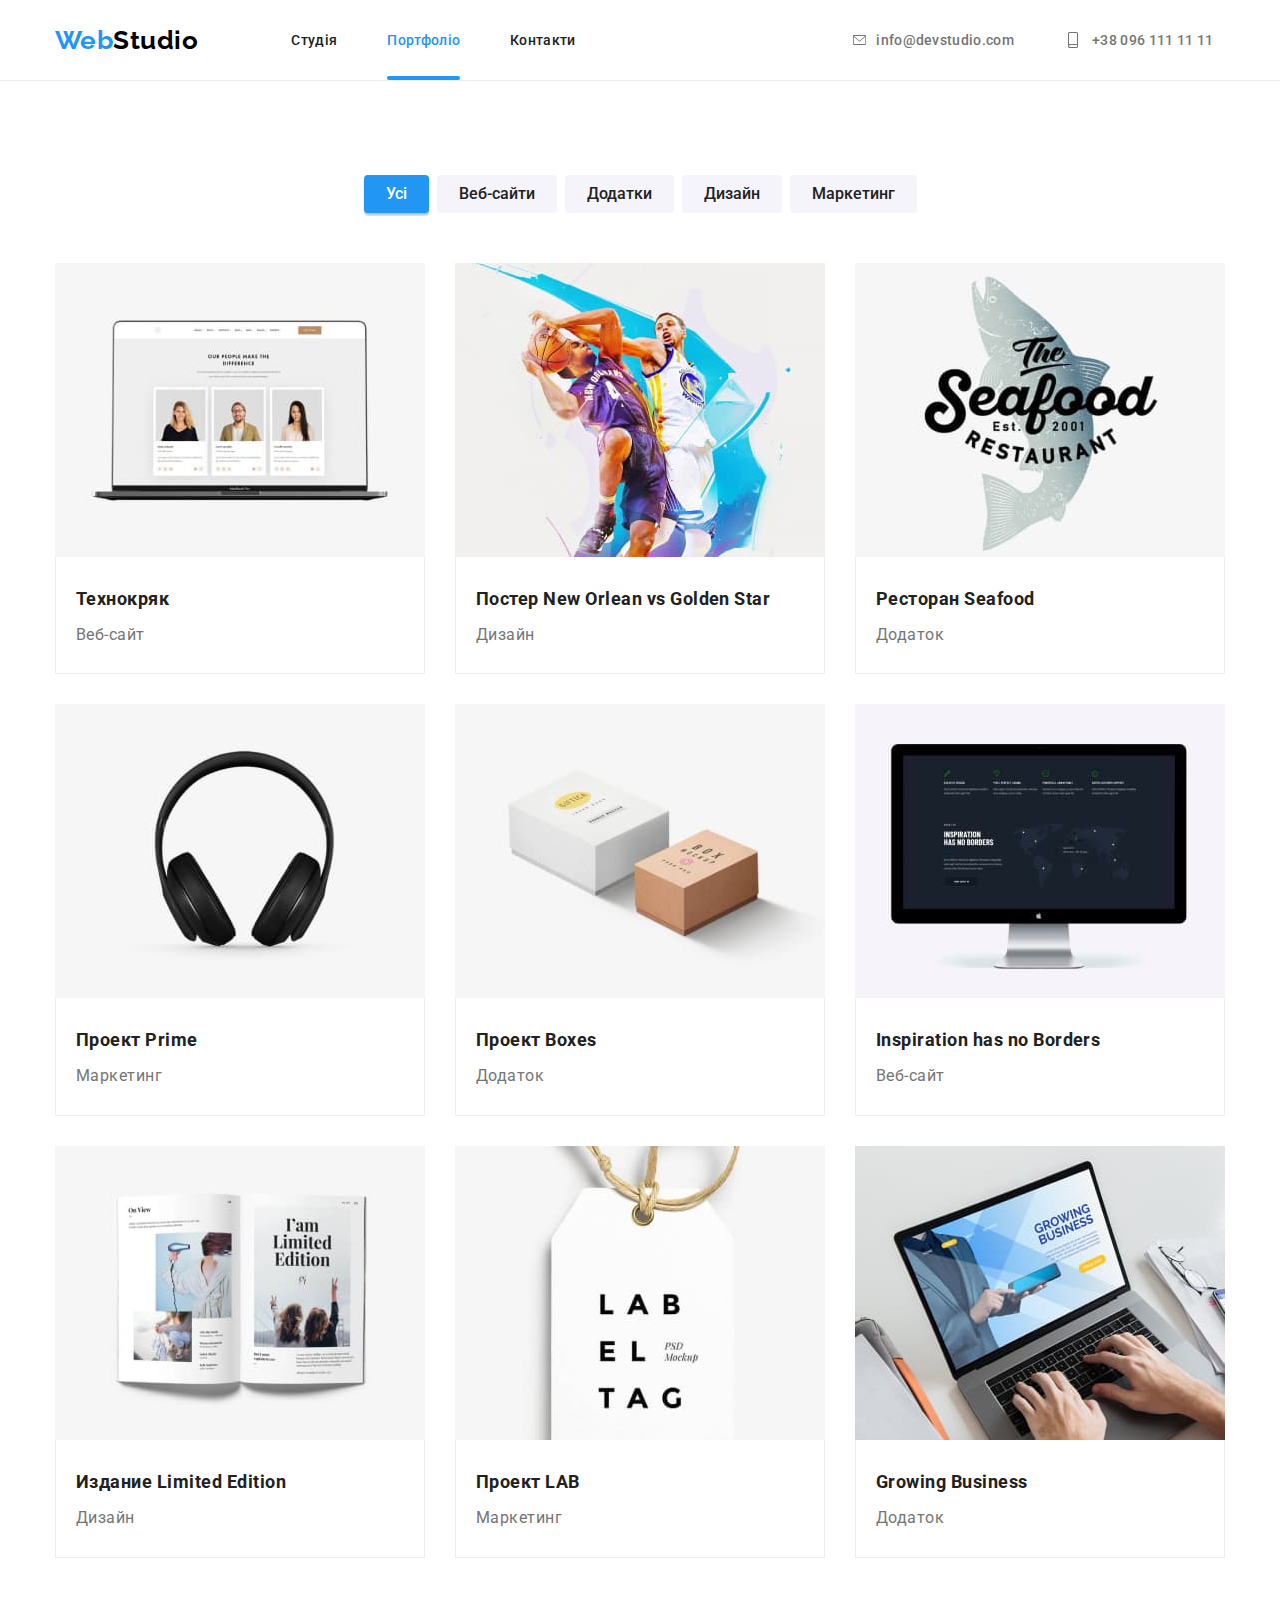
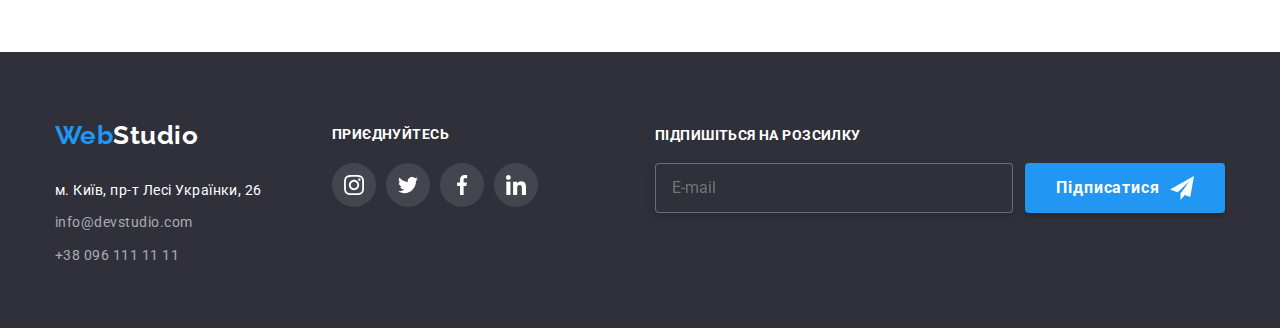
==== portfolio.html @ 17b12d62 "scss" ====
<!DOCTYPE html>
<html lang="ru">
  <head>
    <meta charset="UTF-8" />
    <meta http-equiv="X-UA-Compatible" content="IE=edge" />
    <meta name="viewport" content="width=device-width, initial-scale=1.0" />
    <title>portfolio</title>
    <link rel="preconnect" href="https://fonts.googleapis.com" />
    <link rel="preconnect" href="https://fonts.gstatic.com" crossorigin />
    <link
      href="https://fonts.googleapis.com/css2?family=Raleway:wght@700&family=Roboto:wght@400;500;700;900&display=swap"
      rel="stylesheet"
    />
    <link
      rel="stylesheet"
      href="https://cdnjs.cloudflare.com/ajax/libs/modern-normalize/1.1.0/modern-normalize.min.css"
    />
    
    <link rel="stylesheet" href="./css/main.min.css"/>
    
  </head>

  <body>
    <header class="header">
     <div class="container">
        <nav class="header-nav">
          <a class="logo" href="">
            <span class="accent-logo">Web</span>Studio</a
          >

          <ul class="site-nav">
            <li class="header-item">
              <a class="link-studio" href="./index.html">Студія</a>
            </li>
            <li class="header-item">
              <a class="link-studio current" href="./portfolio.html">Портфоліо</a>
            </li>
            <li class="header-item">
              <a class="link-studio" href="">Контакти</a>
            </li>
          </ul>
        </nav>
        <ul class="adres">
          <div class="contacts">
            <li class="contact">
              <a class="adres-link link-contact" href="info@devstudio.com">
              <svg class="contact-icon" width="18" height="18">
                <use href="./images/icons.svg#icon-envelope"></use>
              </svg>info@devstudio.com</a>
            </li>
            <li class="contact">
              <a class="adres-link link-contact" href="+38 096 111 11 11">
              <svg class="contact-icon" width="18" height="16">
                <use  href="./images/icons.svg#icon-smartphone"></use>
              </svg>+38 096 111 11 11</a>
            </li>
          </div>
        </ul>
      </div>
    </header>
    <main>
      <!-- меню кнопок-->
      <section class="section">
        <div class="container">
          <ul class="menu-button">
            <li class="btn">
              <button class="button-tap active" type="button">Усі</button>
            </li>
            <li class="btn">
              <button class="button-tap" type="button">Веб-сайти</button>
            </li>
            <li class="btn">
              <button class="button-tap" type="button">Додатки</button>
            </li>
            <li class="btn">
              <button class="button-tap" type="button">Дизайн</button>
            </li>
            <li class="btn">
              <button class="button-tap" type="button">Маркетинг</button>
            </li>
          </ul>

          <!--меню зображень -->

          <ul class="menu-picture">
            <li class="element">
              <a class="shadow">
                <div class="element-thumb">
                  <img src="./images/8.jpg" alt="компютер" width="370" />
                 <div class="overlay">
                    <p>Ресурс пропонує комплексні пропозиції з різним рівнем функціоналу та сервісів. Все це дозволить відвідувачу отримати вичерпні відомості про компанію чи приватну особу.</p>
                 </div>
                </div>
                
                <div class="name-picture">
                  <h3 class="subject">Технокряк</h3>
                  <p class="text-subject">Веб-сайт</p>
                </div>
              </a>
            </li>
            <li class="element">
               <a class="shadow">
                <div class="element-thumb">
                  <img src="./images/9.jpg" alt="бейсболіст" width="370" />
                  <div class="overlay">
                    <p>Ресурс пропонує комплексні пропозиції з різним рівнем функціоналу та сервісів. Все це дозволить відвідувачу отримати вичерпні відомості про компанію чи приватну особу.</p>
                  </div>
                </div>
                 
                  <div class="name-picture">
                   <h3 class="subject">Постер New Orlean vs Golden Star</h3>
                   <p class="text-subject">Дизайн</p>
                  </div>
               </a>
            </li>
            <li class="element">
              <a class="shadow">
                <div class="element-thumb">
                 <img src="./images/10.jpg" alt="морська риба" width="370" />
                 <div class="overlay">
                    <p>Ресурс пропонує комплексні пропозиції з різним рівнем функціоналу та сервісів. Все це дозволить відвідувачу отримати вичерпні відомості про компанію чи приватну особу.</p>
                  </div>
                </div>
                 
                <div class="name-picture">
                  <h3 class="subject">Ресторан Seafood</h3>
                  <p class="text-subject">Додаток</p>
                </div>
              </a>
            </li>
            <li class="element">
              <a class="shadow">

                <div class="element-thumb">
                 <img src="./images/11.jpg" alt="навушники" width="370" />
                  <div class="overlay">
                    <p>Ресурс пропонує комплексні пропозиції з різним рівнем функціоналу та сервісів. Все це дозволить відвідувачу отримати вичерпні відомості про компанію чи приватну особу.</p>
                  </div>
                </div>
                 
                <div class="name-picture">
                 <h3 class="subject">Проект Prime</h3>
                 <p class="text-subject">Маркетинг</p>
                </div>
              </a>
            </li>
            <li class="element">
              <a class="shadow">
                <div class="element-thumb">
                 <img src="./images/12.jpg" alt="дві коробки" width="370" />
                 <div class="overlay">
                    <p>Ресурс пропонує комплексні пропозиції з різним рівнем функціоналу та сервісів. Все це дозволить відвідувачу отримати вичерпні відомості про компанію чи приватну особу.</p>
                  </div>
                </div>
                 
                <div class="name-picture">
                 <h3 class="subject">Проект Boxes</h3>
                <p class="text-subject">Додаток</p>
                </div>
              </a>
            </li>
            <li class="element">
              <a class="shadow">
                <div class="element-thumb">
                 <img src="./images/13.jpg" alt="монітор" width="370" />
                  <div class="overlay">
                    <p>Ресурс пропонує комплексні пропозиції з різним рівнем функціоналу та сервісів. Все це дозволить відвідувачу отримати вичерпні відомості про компанію чи приватну особу.</p>
                  </div>
                </div>
                 
                <div class="name-picture">
                 <h3 class="subject">Inspiration has no Borders</h3>
                 <p class="text-subject">Веб-сайт</p>
                </div>
              </a>
            </li>
            <li class="element">
              <a class="shadow">
                <div class="element-thumb">
                  <img src="./images/14.jpg" alt="книга" width="370" />
                  <div class="overlay">
                    <p>Ресурс пропонує комплексні пропозиції з різним рівнем функціоналу та сервісів. Все це дозволить відвідувачу отримати вичерпні відомості про компанію чи приватну особу.</p>
                  </div>
                </div>
                 
                <div class="name-picture">
                 <h3 class="subject">Издание Limited Edition</h3>
                 <p class="text-subject">Дизайн</p>
                </div>
              </a>
            </li>
            <li class="element">
              <a class="shadow">
                <div class="element-thumb">
                  <img src="./images/15.jpg" alt="бірка" width="370" />
                 <div class="overlay">
                    <p>Ресурс пропонує комплексні пропозиції з різним рівнем функціоналу та сервісів. Все це дозволить відвідувачу отримати вичерпні відомості про компанію чи приватну особу.</p>
                  </div>
                </div>
                 
                <div class="name-picture">
                 <h3 class="subject">Проект LAB</h3>
                 <p class="text-subject">Маркетинг</p>
                </div>
              </a>
            </li>
            <li class="element">
              <a class="shadow">
                <div class="element-thumb">
                  <img src="./images/16.jpg" alt="ноутбук" width="370" />
                  <div class="overlay">
                    <p>Ресурс пропонує комплексні пропозиції з різним рівнем функціоналу та сервісів. Все це дозволить відвідувачу отримати вичерпні відомості про компанію чи приватну особу.</p>
                  </div>
                </div>
                
                <div class="name-picture">
                 <h3 class="subject">Growing Business</h3>
                 <p class="text-subject">Додаток</p>
                </div>
              </a>
            </li>
          </ul>
        </div>
      </section>

      <footer class="footer">
        <div class="container">
          <div class="footer-logo">
          <a class="logo-footer" href="">
            <span class="accent-logo">Web</span>Studio</a
          >
            <address>
            <ul class="address">
              <li class="streat">
                <a class="address-map link" href=""
                  >м. Київ, пр-т Лесі Українки, 26</a
                >
              </li>
              
              <li class="streat">
                <a class="address link" href="">info@devstudio.com</a>
              </li>

              <li class="streat">
                <a class="address link" href="">+38 096 111 11 11</a>
              </li>
            </ul>
          </address>
        </div>
    <div class="join">
            <h3 class="join-title">приєднуйтесь</h3>
              <ul class="footer-soc-list list">
                <li class="footer-soc-item">
                  <a href="" class="footer-soc-link link">
                  <svg class="footer-soc-icon" width="20" height="20">
                    <use href="./images/icons.svg#icon-instagram-2"></use>
                  </svg>
                  </a>
                </li>
                <li class="footer-soc-item">
                  <a href="" class="footer-soc-link link">
                  <svg class="footer-soc-icon" width="20" height="20">
                    <use href="./images/icons.svg#icon-twitter-1"></use>
                  </svg>
                  </a>
                </li>
                <li class="footer-soc-item">
                  <a href="" class="footer-soc-link link">
                  <svg class="footer-soc-icon" width="20" height="20">
                    <use href="./images/icons.svg#icon-facebook-1"></use>
                  </svg>
                  </a>
                </li>
                <li class="footer-soc-item">
                  <a href="" class="footer-soc-link link">
                  <svg class="footer-soc-icon" width="20" height="20">
                    <use href="./images/icons.svg#icon-linkedin-1"></use>
                  </svg>
                  </a>
                </li>
                </a>
              </ul>
            </div>
            <div class="footer-form">
           <p class="footer-form-title">Підпишіться на розсилку</p>
           <form class="footer-form-flex">
             <input type="email" class="footer-form-input"  placeholder="E-mail" required name="user_email"/>
             <button type="submit" class="footer-form-sumbit"><span>Підписатися</span>
                <svg class="footer-form-icon" width="24" height="24">
                  <use href="./images/icons.svg#icon-icon-send"></use>
                </svg>
             </button>
           </form>
        </div> 
        </div>
      </footer>
    </main>
  </body>
</html>
---- css/main.min.css ----
:root{--primary-text-color: #757575;--title-text-color: #212121;--accent-color: #2196f3;--primary-white-color: #ffffff;--card-set-gap: 30px}p,h1,h2,h3,h4,h5,h6{margin:0}a{text-decoration:none}ul{list-style:none}ul{margin:0;padding-left:0}img{display:block;max-width:100%;height:auto}body{background-color:var(--primary-white-color);color:var(--primary-text-color);font-family:Roboto,sans-serif;letter-spacing:.03em}.container{max-width:1200px;padding-left:15px;padding-right:15px;margin:0 auto}.section{padding:94px 0px}.logo{color:#000;font-family:Raleway;font-weight:700;font-size:26px;line-height:1.19;padding-top:25px;padding-bottom:24px;margin-right:93px}.site-nav{display:flex;letter-spacing:.02em}.site-nav .link:hover,.site-nav .link:focus{color:var(--accent-color)}.link-studio::after{content:"";position:absolute;left:0;bottom:-7px;display:block;width:100%;height:4px;background-color:#2196f3;border-radius:2px;transform:scaleX(0);transition:transform 250ms cubic-bezier(0.4, 0, 0.2, 1)}.link-studio{position:relative;color:var(--title-text-color);font-weight:500;font-size:14px;line-height:1.1;padding-left:0px;padding-bottom:25px;transition:color 250ms cubic-bezier(0.4, 0, 0.2, 1)}.link-studio.current{color:#2196f3}.link-studio.current::after{transform:scaleX(1)}.link-studio:hover:after{transform:scaleX(1)}.link-studio:hover,.link-studio:focus{color:#2196f3}.adres{display:flex;margin-left:auto;align-items:center;color:#757575;letter-spacing:.02em}.link-contact{fill:currentColor;color:#757575;position:relative}.link-contact::after{content:"";position:absolute;left:0;bottom:0;transform:scaleX(0);transition:transform 250ms cubic-bezier(0.4, 0, 0.2, 1)}.link-contact:hover:after{transform:scaleX(1)}.link-contact:hover,.link-contact:focus{color:#2196f3}.adres-link{display:flex;align-items:center;width:161px;height:16px;transition:color 250ms cubic-bezier(0.4, 0, 0.2, 1)}.contact:not(:last-child){margin-right:50px}.contact-icon{margin-right:10px}.contacts{display:flex;font-weight:500;font-size:14px}.header-nav{display:flex;align-items:center}.header .container{display:flex;align-items:center}.accent-logo{color:var(--accent-color)}.header-item:not(:last-child){margin-right:50px}.backdrop{position:fixed;width:100%;height:100%;left:0px;top:0px;background:rgba(0,0,0,.2)}.backdrop.is-hidden{opacity:0;pointer-events:none}.modal{position:absolute;top:50%;left:50%;transform:translate(-50%, -50%);width:528px;padding-left:41px;padding-top:40px;padding-right:39px;background:#fff;box-shadow:0px 1px 3px rgba(0,0,0,.12),0px 1px 1px rgba(0,0,0,.14),0px 2px 1px rgba(0,0,0,.2);border-radius:4px}.close{position:absolute;right:0px;top:0px;margin:8px 8px;padding-left:6px;padding-top:6px;padding-right:6px;background:#fff;border:1px solid rgba(0,0,0,.1);border-radius:20px;list-style:none;cursor:pointer}.modal-form-title{font-family:"Roboto";font-style:normal;font-weight:700;font-size:20px;line-height:23px;text-align:center;letter-spacing:.03em;margin-bottom:12px;color:#212121}.modal-form{display:flex;flex-direction:column}.modal-form-field{margin-bottom:10px}.modal-form-field-desc{display:block;font-family:"Roboto";font-style:normal;font-weight:400;font-size:12px;line-height:14px;margin-bottom:4px;letter-spacing:.01em;color:#757575}.modal-form-input{outline:none;width:100%;height:40px;padding-left:42px;font-size:12px;border:1px solid rgba(33,33,33,.2);border-radius:4px;transition:border-color 250ms cubic-bezier(0.4, 0, 0.2, 1)}.modal-form-input-wrapper{position:relative;display:block}.modal-form-input:focus{border:1px solid #2196f3;border-radius:4px}.modal-form-input-icon{position:absolute;top:50%;left:12px;transform:translateY(-50%);transition:fill 250ms cubic-bezier(0.4, 0, 0.2, 1)}.modal-form-input:focus+.modal-form-input-icon{fill:#2196f3}.modal-form-message{width:100%;height:120px;left:576px;top:518px;padding:16px 12px;font-size:12px;border:1px solid rgba(33,33,33,.2);border-radius:4px;resize:none;transition:border 250ms cubic-bezier(0.4, 0, 0.2, 1)}.modal-form-message::placeholder{font-family:"Roboto";font-style:normal;font-weight:400;font-size:12px;line-height:14px;letter-spacing:.01em;color:rgba(117,117,117,.5)}.modal-form-message:focus{outline:none;border:1px solid #2196f3;border-radius:4px}.modal-form-check{position:absolute;appearance:none}.modal-form-own-checbox{width:16px;height:15px;border:2px solid #212121;border-radius:2px;cursor:pointer;margin-right:7px}.modal-form-own-checbox-icon{display:none;fill:#fff;margin-left:54px}.modal-form-check:checked+.modal-form-own-checbox{background-color:#188ce8;border:#188ce8}.modal-form-check:checked+.modal-form-own-checbox .modal-form-own-checbox-icon{display:block}.modal-form-check:focus+.modal-form-own-checbox{box-shadow:0 0 0 2px rgba(0,0,235,.5)}.modal-form-check-field{display:flex;align-items:center;margin-bottom:30px;margin-left:12px;font-family:"Roboto";font-style:normal;font-weight:400;font-size:14px;line-height:24px;letter-spacing:.03em;color:#757575}.form-text{font-family:"Roboto";font-style:normal;font-weight:400;font-size:14px;line-height:24px;letter-spacing:.03em;text-decoration-line:underline;color:#2196f3}.form-text:hover{text-decoration-line:none}.modal-form-sumbit{display:block;min-width:200px;height:50px;margin-left:auto;margin-right:auto;border:inherit;margin-bottom:40px;background-color:#2196f3;box-shadow:0px 4px 4px rgba(0,0,0,.15);border-radius:4px;color:var(--primary-white-color);font-weight:700;font-size:16px;line-height:1.8;letter-spacing:.06em;font-family:Roboto,sans-serif;cursor:pointer;transition:background-color 250ms cubic-bezier(0.4, 0, 0.2, 1),box-shadow 0px 4px 4px rgba(0,0,0,.15)}.modal-form-sumbit:hover,.modal-form-sumbit:focus{background-color:#188ce8;color:#fff}.modal-close:hover,.modal-close:focus{background:#fff}.modal-close:hover .icon-close,.modal-close:focus .icon-close{fill:#2196f3}.hero{background:#2f303a;background-image:linear-gradient(rgba(47, 48, 58, 0.4), rgba(47, 48, 58, 0.4)),url(../images/hero-bg.jpg);background-size:cover;background-position:center;background-repeat:no-repeat;padding-top:200px;padding-bottom:200px;max-width:1600px;margin:0 auto}.hero-title{display:block;text-align:center;max-width:696px;text-transform:uppercase;color:var(--primary-white-color);font-weight:900;font-size:44px;line-height:1.4;margin-left:auto;margin-right:auto;margin-bottom:30px}.button{display:block;min-width:200px;height:50px;margin-left:auto;margin-right:auto;border:inherit;border-radius:4px;background:var(--accent-color);color:var(--primary-white-color);font-weight:700;font-size:16px;line-height:1.8;letter-spacing:.06em;font-family:Roboto,sans-serif;cursor:pointer;transition:background-color 250ms cubic-bezier(0.4, 0, 0.2, 1)}.button:hover,.button:focus{background-color:#188ce8;color:#fff}.basic-list{display:flex;flex-wrap:wrap;margin-left:calc "-1 * var(--card-set-gap)";margin-top:calc "-1 * var(--card-set-gap)"}.basic-list>.basic-item{flex-basis:calc(25% - var(--card-set-gap));margin-left:var(--card-set-gap);margin-top:var(--card-set-gap)}.basic-item{max-width:270px;border-radius:4px}.basic-icon{display:flex;height:120px;align-items:center;justify-content:center;margin-bottom:30px;background-color:#f5f4fa}.basic-title{font-weight:700;font-size:14px;line-height:1.1;color:var(--title-text-color);text-transform:uppercase;margin-bottom:10px}.text{font-weight:400;font-size:14px;line-height:1.7}.our-work{display:flex;flex-wrap:wrap;margin-left:calc "-1 * var(--card-set-gap)";margin-top:calc "-1 * var(--card-set-gap)"}.our-work>.works{flex-basis:calc(33.3333333333% - var(--card-set-gap));margin-left:var(--card-set-gap);margin-top:var(--card-set-gap)}.work-section-pading{padding-bottom:94px}.work-title{display:block;text-align:center;font-weight:700;font-size:36px;line-height:1.2;color:var(--title-text-color);margin-bottom:50px}.works-thumb{position:relative;overflow:hidden}.works-thumb:hover::before{opacity:1}.works-text{position:absolute;width:100%;left:0;bottom:0;padding-top:27px;padding-bottom:27px;text-align:center;font-family:"Roboto";font-style:normal;font-weight:700;font-size:14px;line-height:16px;letter-spacing:.03em;text-transform:uppercase;background:rgba(47,48,58,.8);color:#fff}.team{display:flex;flex-wrap:wrap;background-color:#f5f4fa;margin-left:calc "-1 * var(--card-set-gap)";margin-top:calc "-1 * var(--card-set-gap)"}.team>.team-list{flex-basis:calc(25% - var(--card-set-gap));margin-left:var(--card-set-gap);margin-top:var(--card-set-gap)}.team-list{display:block;max-width:100%;height:auto;background-color:#fff;border-radius:3px;box-shadow:0px 1px 3px rgba(0,0,0,.12),0px 1px 1px rgba(0,0,0,.14),0px 2px 1px rgba(0,0,0,.2)}.team-title{display:block;text-align:center;font-weight:700;font-size:36px;line-height:1.7;color:var(--title-text-color);margin-bottom:50px}.caption{display:block;text-align:center;font-weight:500;font-size:16px;line-height:1.2;color:var(--title-text-color);margin-bottom:10px}.caption-title{display:block;text-align:center;font-weight:400;font-size:16px;line-height:1.2}.name{padding-top:30px;padding-bottom:30px}.caption-soc-list{display:flex;justify-content:center;margin-top:16px}.caption-soc-item{width:44px;height:44px;margin-left:10px}.caption-soc-item:first-child{margin-left:0px}.caption-soc-link{display:flex;align-items:center;justify-content:center;width:100%;height:100%;border-radius:50%;transition:background-color 250ms cubic-bezier(0.4, 0, 0.2, 1)}.caption-soc-icon{position:absolute;fill:#afb1b8;transition:fill 250ms cubic-bezier(0.4, 0, 0.2, 1)}.caption-soc-link:hover,.caption-soc-link:focus{background:#2196f3}.caption-soc-link:hover .caption-soc-icon,.caption-soc-link:focus .caption-soc-icon{fill:#fff}.client{display:block;text-align:center;font-weight:700;font-size:36px;line-height:1.7;color:var(--title-text-color);margin-bottom:50px}.regular-customers-list{display:flex;margin-left:calc(-1*var(--card-set-gap));margin-top:calc(-1*var(--card-set-gap))}.regular-customers-list>.regular-customers-item{flex-basis:calc(16.6666666667% - var(--card-set-gap));margin-left:var(--card-set-gap);margin-top:var(--card-set-gap)}.regular-customers-icon{position:absolute;fill:#afb1b8;transition:fill 250ms cubic-bezier(0.4, 0, 0.2, 1)}.regular-customers-link{display:flex;border-radius:4px;height:92px;border:1px solid #afb1b8;align-content:stretch;justify-content:space-evenly;align-items:center;transition:border 250ms cubic-bezier(0.4, 0, 0.2, 1)}.regular-customers-link:hover .regular-customers-icon,.regular-customers-link:focus .regular-customers-icon{fill:#2196f3}.regular-customers-link:hover,.regular-customers-link:focus{border:1px solid #2196f3}.footer{background:#2f303a;padding-top:60px;padding-bottom:60px}.logo-footer{display:block;font-family:Raleway;font-weight:700;font-size:26px;line-height:1.8;color:var(--primary-white-color);margin-bottom:20px}.footer .container{display:flex}.footer-soc-list{display:flex;justify-content:center}.footer-soc-item{width:44px;height:44px;background:rgba(255,255,255,.1);border-radius:50%;margin-right:10px}.footer-soc-item:last-child{margin-right:0}.footer-soc-link{display:flex;align-items:center;justify-content:center;width:100%;height:100%;border-radius:50%;transition:color 250ms cubic-bezier(0.4, 0, 0.2, 1)}.footer-soc-icon{position:absolute;fill:#fff}.footer-soc-link:hover,.footer-soc-link:focus{background:#2196f3}.footer-soc-link:hover .footer-soc-icon,.footer-soc-link:focus .footer-soc-icon{fill:#fff}.footer-form{display:flex;flex-direction:column;align-items:flex-start;margin-top:15px;margin-left:auto}.footer-form-title{margin-bottom:20px;font-family:"Roboto";font-style:normal;font-weight:700;font-size:14px;line-height:16px;letter-spacing:.03em;text-transform:uppercase;color:#fff}.footer-form-input{width:358px;height:50px;left:766px;top:2776px;padding:16px;margin-right:12px;box-sizing:border-box;border:1px solid rgba(255,255,255,.3);filter:drop-shadow(0px 4px 4px rgba(0, 0, 0, 0.15));border-radius:4px;background:#2f303a;color:#fff;outline:none}.footer-form-sumbit{display:flex;align-items:center;justify-content:center;gap:10px;width:200px;height:50px;border:inherit;background:var(--accent-color);color:var(--primary-white-color);box-shadow:0px 4px 4px rgba(0,0,0,.15);border-radius:4px;font-family:"Roboto";font-style:normal;font-weight:700;font-size:16px;line-height:1.14;letter-spacing:.06em;margin-bottom:20px;color:#fff;cursor:pointer;transition:background-color 250ms cubic-bezier(0.4, 0, 0.2, 1)}.footer-form-sumbit:hover,.footer-form-sumbit:focus{background-color:#188ce8;color:#fff}.footer-form-icon{display:flex;align-items:center;justify-content:center;bottom:2px;left:160px}.footer-form-flex{display:flex}.address .link:hover{color:var(--accent-color)}.address{color:rgba(255,255,255,.6);font-weight:400;font-size:14px;line-height:1.7;font-style:normal;transition:color 250ms cubic-bezier(0.4, 0, 0.2, 1)}.address .link{position:relative}.streat:not(:last-child){margin-bottom:9px}.address-map{color:var(--primary-white-color);transition:color 250ms cubic-bezier(0.4, 0, 0.2, 1)}.join{display:block;margin-left:70px;margin-top:15px}.join-title{margin-bottom:20px;font-family:"Roboto";font-style:normal;font-weight:700;font-size:14px;line-height:1.14;letter-spacing:.03em;text-transform:uppercase;color:#fff}.header{border-bottom:1px solid #ececec}.menu-button{display:flex;justify-content:center;margin-bottom:50px}.btn:not(:last-child){margin-right:8px}.button-tap{position:relative;width:100%;height:100%;font-weight:500;font-size:16px;line-height:1.6;font-family:Roboto,sans-serif;padding:6px 22px;color:var(--title-text-color);border-radius:4px;border:inherit;background-color:#f5f4fa;cursor:pointer;transition:background-color 250ms cubic-bezier(0.4, 0, 0.2, 1),color 250ms cubic-bezier(0.4, 0, 0.2, 1),box-shadow 250ms cubic-bezier(0.4, 0, 0.2, 1)}.button-tap:hover,.button-tap:focus{background:#2196f3;color:#fff;box-shadow:0px 3px 1px rgba(0,0,0,.1),0px 1px 2px rgba(0,0,0,.08),0px 2px 2px rgba(0,0,0,.12)}.button-tap.active{background:#2196f3;color:#fff;box-shadow:0px 3px 1px rgba(0,0,0,.1),0px 1px 2px rgba(0,0,0,.08),0px 2px 2px rgba(0,0,0,.12)}.menu-picture{display:flex;flex-wrap:wrap;margin-left:calc(-1*var(--card-set-gap));margin-top:calc(-1*var(--card-set-gap))}.menu-picture>.element{flex-basis:calc(33.3333333333% - var(--card-set-gap));margin-left:var(--card-set-gap);margin-top:var(--card-set-gap)}.name-picture{padding:24px 20px;border-right-width:1px;border-right-style:solid;border-right-color:#eee;border-bottom-width:1px;border-bottom-style:solid;border-bottom-color:#eee;border-left-width:1px;border-left-style:solid;border-left-color:#eee}.text-subject{margin-top:4px;font-weight:400;font-size:16px;line-height:1.8}.subject{color:var(--title-text-color);font-weight:700;font-size:18px;line-height:2}.shadow:hover,.shadow:focus{background-color:#fff;box-shadow:0px 1px 1px rgba(0,0,0,.12),0px 4px 4px rgba(0,0,0,.06),1px 4px 6px rgba(0,0,0,.16)}.shadow{display:block;margin:auto}.shadow{position:relative;width:100%;height:100%;margin-left:auto;margin-right:auto;overflow:hidden;transition:box-shadow 250ms cubic-bezier(0.4, 0, 0.2, 1)}.shadow:hover .overlay,.shadow:focus .overlay{transform:translateY(0)}.overlay{position:absolute;top:0;left:0;width:100%;height:100%;display:flex;padding-left:24px;padding-right:24px;align-items:center;font-family:"Roboto";font-style:normal;font-weight:400;font-size:18px;line-height:28px;letter-spacing:.03em;color:#fff;background:rgba(33,150,243,.9);transform:translateY(100%);transition:transform 250ms cubic-bezier(0.4, 0, 0.2, 1)}.element-thumb{overflow:hidden;position:relative}/*# sourceMappingURL=main.min.css.map */
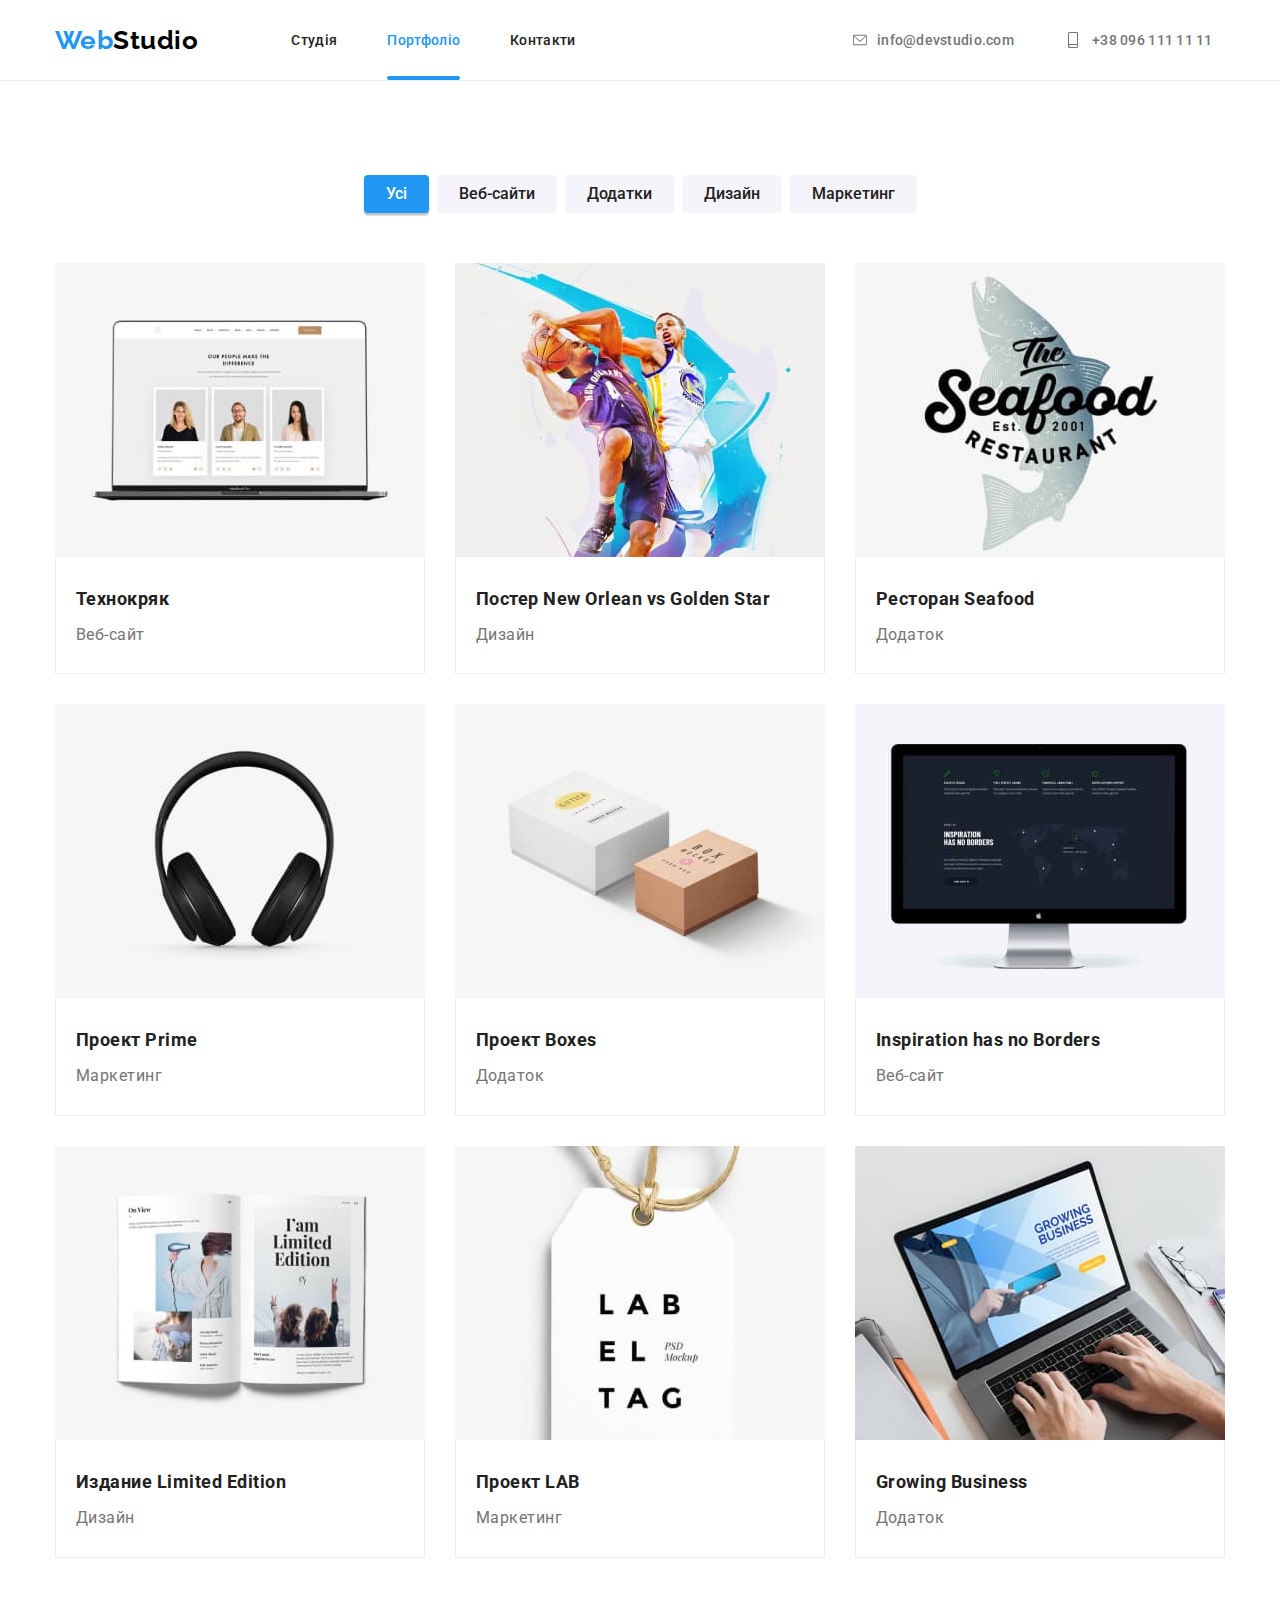
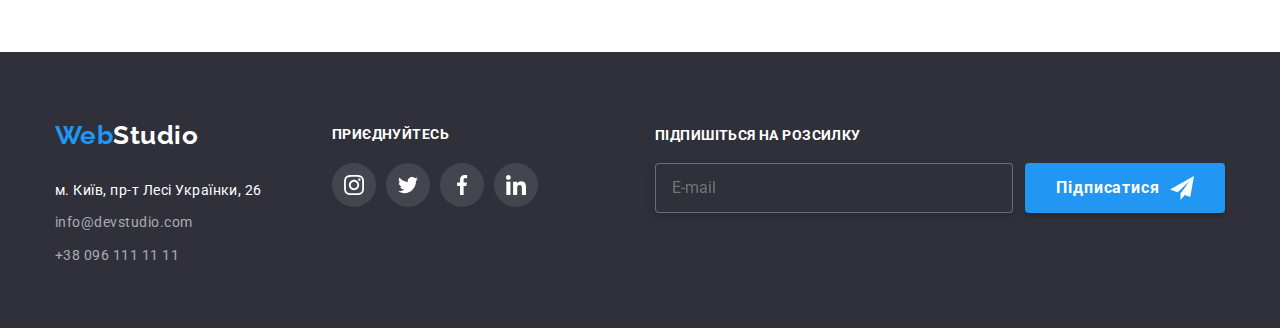
==== commit de9b3855: "виправлення" ====
--- a/portfolio.html
+++ b/portfolio.html
@@ -29,32 +29,32 @@
           >
 
           <ul class="site-nav">
-            <li class="header-item">
-              <a class="link-studio" href="./index.html">Студія</a>
-            </li>
-            <li class="header-item">
-              <a class="link-studio current" href="./portfolio.html">Портфоліо</a>
-            </li>
-            <li class="header-item">
-              <a class="link-studio" href="">Контакти</a>
+            <li class="site__item">
+              <a class="site-nav__link" href="./index.html">Студія</a>
+            </li>
+            <li class="site__item">
+              <a class="site-nav__link site-nav__link--current" href="./portfolio.html">Портфоліо</a>
+            </li>
+            <li class="site__item">
+              <a class="site-nav__link" href="">Контакти</a>
             </li>
           </ul>
         </nav>
         <ul class="adres">
-          <div class="contacts">
-            <li class="contact">
-              <a class="adres-link link-contact" href="info@devstudio.com">
-              <svg class="contact-icon" width="18" height="18">
+        
+            <li class="adres__item">
+              <a class="adres__link" href="info@devstudio.com">
+              <svg class="contact__icon" width="18" height="18">
                 <use href="./images/icons.svg#icon-envelope"></use>
               </svg>info@devstudio.com</a>
             </li>
-            <li class="contact">
-              <a class="adres-link link-contact" href="+38 096 111 11 11">
-              <svg class="contact-icon" width="18" height="16">
+            <li class="adres__item">
+              <a class="adres__link" href="+38 096 111 11 11">
+              <svg class="contact__icon" width="18" height="16">
                 <use  href="./images/icons.svg#icon-smartphone"></use>
               </svg>+38 096 111 11 11</a>
             </li>
-          </div>
+          
         </ul>
       </div>
     </header>
--- a/css/main.min.css
+++ b/css/main.min.css
@@ -1 +1 @@
-:root{--primary-text-color: #757575;--title-text-color: #212121;--accent-color: #2196f3;--primary-white-color: #ffffff;--card-set-gap: 30px}p,h1,h2,h3,h4,h5,h6{margin:0}a{text-decoration:none}ul{list-style:none}ul{margin:0;padding-left:0}img{display:block;max-width:100%;height:auto}body{background-color:var(--primary-white-color);color:var(--primary-text-color);font-family:Roboto,sans-serif;letter-spacing:.03em}.container{max-width:1200px;padding-left:15px;padding-right:15px;margin:0 auto}.section{padding:94px 0px}.logo{color:#000;font-family:Raleway;font-weight:700;font-size:26px;line-height:1.19;padding-top:25px;padding-bottom:24px;margin-right:93px}.site-nav{display:flex;letter-spacing:.02em}.site-nav .link:hover,.site-nav .link:focus{color:var(--accent-color)}.link-studio::after{content:"";position:absolute;left:0;bottom:-7px;display:block;width:100%;height:4px;background-color:#2196f3;border-radius:2px;transform:scaleX(0);transition:transform 250ms cubic-bezier(0.4, 0, 0.2, 1)}.link-studio{position:relative;color:var(--title-text-color);font-weight:500;font-size:14px;line-height:1.1;padding-left:0px;padding-bottom:25px;transition:color 250ms cubic-bezier(0.4, 0, 0.2, 1)}.link-studio.current{color:#2196f3}.link-studio.current::after{transform:scaleX(1)}.link-studio:hover:after{transform:scaleX(1)}.link-studio:hover,.link-studio:focus{color:#2196f3}.adres{display:flex;margin-left:auto;align-items:center;color:#757575;letter-spacing:.02em}.link-contact{fill:currentColor;color:#757575;position:relative}.link-contact::after{content:"";position:absolute;left:0;bottom:0;transform:scaleX(0);transition:transform 250ms cubic-bezier(0.4, 0, 0.2, 1)}.link-contact:hover:after{transform:scaleX(1)}.link-contact:hover,.link-contact:focus{color:#2196f3}.adres-link{display:flex;align-items:center;width:161px;height:16px;transition:color 250ms cubic-bezier(0.4, 0, 0.2, 1)}.contact:not(:last-child){margin-right:50px}.contact-icon{margin-right:10px}.contacts{display:flex;font-weight:500;font-size:14px}.header-nav{display:flex;align-items:center}.header .container{display:flex;align-items:center}.accent-logo{color:var(--accent-color)}.header-item:not(:last-child){margin-right:50px}.backdrop{position:fixed;width:100%;height:100%;left:0px;top:0px;background:rgba(0,0,0,.2)}.backdrop.is-hidden{opacity:0;pointer-events:none}.modal{position:absolute;top:50%;left:50%;transform:translate(-50%, -50%);width:528px;padding-left:41px;padding-top:40px;padding-right:39px;background:#fff;box-shadow:0px 1px 3px rgba(0,0,0,.12),0px 1px 1px rgba(0,0,0,.14),0px 2px 1px rgba(0,0,0,.2);border-radius:4px}.close{position:absolute;right:0px;top:0px;margin:8px 8px;padding-left:6px;padding-top:6px;padding-right:6px;background:#fff;border:1px solid rgba(0,0,0,.1);border-radius:20px;list-style:none;cursor:pointer}.modal-form-title{font-family:"Roboto";font-style:normal;font-weight:700;font-size:20px;line-height:23px;text-align:center;letter-spacing:.03em;margin-bottom:12px;color:#212121}.modal-form{display:flex;flex-direction:column}.modal-form-field{margin-bottom:10px}.modal-form-field-desc{display:block;font-family:"Roboto";font-style:normal;font-weight:400;font-size:12px;line-height:14px;margin-bottom:4px;letter-spacing:.01em;color:#757575}.modal-form-input{outline:none;width:100%;height:40px;padding-left:42px;font-size:12px;border:1px solid rgba(33,33,33,.2);border-radius:4px;transition:border-color 250ms cubic-bezier(0.4, 0, 0.2, 1)}.modal-form-input-wrapper{position:relative;display:block}.modal-form-input:focus{border:1px solid #2196f3;border-radius:4px}.modal-form-input-icon{position:absolute;top:50%;left:12px;transform:translateY(-50%);transition:fill 250ms cubic-bezier(0.4, 0, 0.2, 1)}.modal-form-input:focus+.modal-form-input-icon{fill:#2196f3}.modal-form-message{width:100%;height:120px;left:576px;top:518px;padding:16px 12px;font-size:12px;border:1px solid rgba(33,33,33,.2);border-radius:4px;resize:none;transition:border 250ms cubic-bezier(0.4, 0, 0.2, 1)}.modal-form-message::placeholder{font-family:"Roboto";font-style:normal;font-weight:400;font-size:12px;line-height:14px;letter-spacing:.01em;color:rgba(117,117,117,.5)}.modal-form-message:focus{outline:none;border:1px solid #2196f3;border-radius:4px}.modal-form-check{position:absolute;appearance:none}.modal-form-own-checbox{width:16px;height:15px;border:2px solid #212121;border-radius:2px;cursor:pointer;margin-right:7px}.modal-form-own-checbox-icon{display:none;fill:#fff;margin-left:54px}.modal-form-check:checked+.modal-form-own-checbox{background-color:#188ce8;border:#188ce8}.modal-form-check:checked+.modal-form-own-checbox .modal-form-own-checbox-icon{display:block}.modal-form-check:focus+.modal-form-own-checbox{box-shadow:0 0 0 2px rgba(0,0,235,.5)}.modal-form-check-field{display:flex;align-items:center;margin-bottom:30px;margin-left:12px;font-family:"Roboto";font-style:normal;font-weight:400;font-size:14px;line-height:24px;letter-spacing:.03em;color:#757575}.form-text{font-family:"Roboto";font-style:normal;font-weight:400;font-size:14px;line-height:24px;letter-spacing:.03em;text-decoration-line:underline;color:#2196f3}.form-text:hover{text-decoration-line:none}.modal-form-sumbit{display:block;min-width:200px;height:50px;margin-left:auto;margin-right:auto;border:inherit;margin-bottom:40px;background-color:#2196f3;box-shadow:0px 4px 4px rgba(0,0,0,.15);border-radius:4px;color:var(--primary-white-color);font-weight:700;font-size:16px;line-height:1.8;letter-spacing:.06em;font-family:Roboto,sans-serif;cursor:pointer;transition:background-color 250ms cubic-bezier(0.4, 0, 0.2, 1),box-shadow 0px 4px 4px rgba(0,0,0,.15)}.modal-form-sumbit:hover,.modal-form-sumbit:focus{background-color:#188ce8;color:#fff}.modal-close:hover,.modal-close:focus{background:#fff}.modal-close:hover .icon-close,.modal-close:focus .icon-close{fill:#2196f3}.hero{background:#2f303a;background-image:linear-gradient(rgba(47, 48, 58, 0.4), rgba(47, 48, 58, 0.4)),url(../images/hero-bg.jpg);background-size:cover;background-position:center;background-repeat:no-repeat;padding-top:200px;padding-bottom:200px;max-width:1600px;margin:0 auto}.hero-title{display:block;text-align:center;max-width:696px;text-transform:uppercase;color:var(--primary-white-color);font-weight:900;font-size:44px;line-height:1.4;margin-left:auto;margin-right:auto;margin-bottom:30px}.button{display:block;min-width:200px;height:50px;margin-left:auto;margin-right:auto;border:inherit;border-radius:4px;background:var(--accent-color);color:var(--primary-white-color);font-weight:700;font-size:16px;line-height:1.8;letter-spacing:.06em;font-family:Roboto,sans-serif;cursor:pointer;transition:background-color 250ms cubic-bezier(0.4, 0, 0.2, 1)}.button:hover,.button:focus{background-color:#188ce8;color:#fff}.basic-list{display:flex;flex-wrap:wrap;margin-left:calc "-1 * var(--card-set-gap)";margin-top:calc "-1 * var(--card-set-gap)"}.basic-list>.basic-item{flex-basis:calc(25% - var(--card-set-gap));margin-left:var(--card-set-gap);margin-top:var(--card-set-gap)}.basic-item{max-width:270px;border-radius:4px}.basic-icon{display:flex;height:120px;align-items:center;justify-content:center;margin-bottom:30px;background-color:#f5f4fa}.basic-title{font-weight:700;font-size:14px;line-height:1.1;color:var(--title-text-color);text-transform:uppercase;margin-bottom:10px}.text{font-weight:400;font-size:14px;line-height:1.7}.our-work{display:flex;flex-wrap:wrap;margin-left:calc "-1 * var(--card-set-gap)";margin-top:calc "-1 * var(--card-set-gap)"}.our-work>.works{flex-basis:calc(33.3333333333% - var(--card-set-gap));margin-left:var(--card-set-gap);margin-top:var(--card-set-gap)}.work-section-pading{padding-bottom:94px}.work-title{display:block;text-align:center;font-weight:700;font-size:36px;line-height:1.2;color:var(--title-text-color);margin-bottom:50px}.works-thumb{position:relative;overflow:hidden}.works-thumb:hover::before{opacity:1}.works-text{position:absolute;width:100%;left:0;bottom:0;padding-top:27px;padding-bottom:27px;text-align:center;font-family:"Roboto";font-style:normal;font-weight:700;font-size:14px;line-height:16px;letter-spacing:.03em;text-transform:uppercase;background:rgba(47,48,58,.8);color:#fff}.team{display:flex;flex-wrap:wrap;background-color:#f5f4fa;margin-left:calc "-1 * var(--card-set-gap)";margin-top:calc "-1 * var(--card-set-gap)"}.team>.team-list{flex-basis:calc(25% - var(--card-set-gap));margin-left:var(--card-set-gap);margin-top:var(--card-set-gap)}.team-list{display:block;max-width:100%;height:auto;background-color:#fff;border-radius:3px;box-shadow:0px 1px 3px rgba(0,0,0,.12),0px 1px 1px rgba(0,0,0,.14),0px 2px 1px rgba(0,0,0,.2)}.team-title{display:block;text-align:center;font-weight:700;font-size:36px;line-height:1.7;color:var(--title-text-color);margin-bottom:50px}.caption{display:block;text-align:center;font-weight:500;font-size:16px;line-height:1.2;color:var(--title-text-color);margin-bottom:10px}.caption-title{display:block;text-align:center;font-weight:400;font-size:16px;line-height:1.2}.name{padding-top:30px;padding-bottom:30px}.caption-soc-list{display:flex;justify-content:center;margin-top:16px}.caption-soc-item{width:44px;height:44px;margin-left:10px}.caption-soc-item:first-child{margin-left:0px}.caption-soc-link{display:flex;align-items:center;justify-content:center;width:100%;height:100%;border-radius:50%;transition:background-color 250ms cubic-bezier(0.4, 0, 0.2, 1)}.caption-soc-icon{position:absolute;fill:#afb1b8;transition:fill 250ms cubic-bezier(0.4, 0, 0.2, 1)}.caption-soc-link:hover,.caption-soc-link:focus{background:#2196f3}.caption-soc-link:hover .caption-soc-icon,.caption-soc-link:focus .caption-soc-icon{fill:#fff}.client{display:block;text-align:center;font-weight:700;font-size:36px;line-height:1.7;color:var(--title-text-color);margin-bottom:50px}.regular-customers-list{display:flex;margin-left:calc(-1*var(--card-set-gap));margin-top:calc(-1*var(--card-set-gap))}.regular-customers-list>.regular-customers-item{flex-basis:calc(16.6666666667% - var(--card-set-gap));margin-left:var(--card-set-gap);margin-top:var(--card-set-gap)}.regular-customers-icon{position:absolute;fill:#afb1b8;transition:fill 250ms cubic-bezier(0.4, 0, 0.2, 1)}.regular-customers-link{display:flex;border-radius:4px;height:92px;border:1px solid #afb1b8;align-content:stretch;justify-content:space-evenly;align-items:center;transition:border 250ms cubic-bezier(0.4, 0, 0.2, 1)}.regular-customers-link:hover .regular-customers-icon,.regular-customers-link:focus .regular-customers-icon{fill:#2196f3}.regular-customers-link:hover,.regular-customers-link:focus{border:1px solid #2196f3}.footer{background:#2f303a;padding-top:60px;padding-bottom:60px}.logo-footer{display:block;font-family:Raleway;font-weight:700;font-size:26px;line-height:1.8;color:var(--primary-white-color);margin-bottom:20px}.footer .container{display:flex}.footer-soc-list{display:flex;justify-content:center}.footer-soc-item{width:44px;height:44px;background:rgba(255,255,255,.1);border-radius:50%;margin-right:10px}.footer-soc-item:last-child{margin-right:0}.footer-soc-link{display:flex;align-items:center;justify-content:center;width:100%;height:100%;border-radius:50%;transition:color 250ms cubic-bezier(0.4, 0, 0.2, 1)}.footer-soc-icon{position:absolute;fill:#fff}.footer-soc-link:hover,.footer-soc-link:focus{background:#2196f3}.footer-soc-link:hover .footer-soc-icon,.footer-soc-link:focus .footer-soc-icon{fill:#fff}.footer-form{display:flex;flex-direction:column;align-items:flex-start;margin-top:15px;margin-left:auto}.footer-form-title{margin-bottom:20px;font-family:"Roboto";font-style:normal;font-weight:700;font-size:14px;line-height:16px;letter-spacing:.03em;text-transform:uppercase;color:#fff}.footer-form-input{width:358px;height:50px;left:766px;top:2776px;padding:16px;margin-right:12px;box-sizing:border-box;border:1px solid rgba(255,255,255,.3);filter:drop-shadow(0px 4px 4px rgba(0, 0, 0, 0.15));border-radius:4px;background:#2f303a;color:#fff;outline:none}.footer-form-sumbit{display:flex;align-items:center;justify-content:center;gap:10px;width:200px;height:50px;border:inherit;background:var(--accent-color);color:var(--primary-white-color);box-shadow:0px 4px 4px rgba(0,0,0,.15);border-radius:4px;font-family:"Roboto";font-style:normal;font-weight:700;font-size:16px;line-height:1.14;letter-spacing:.06em;margin-bottom:20px;color:#fff;cursor:pointer;transition:background-color 250ms cubic-bezier(0.4, 0, 0.2, 1)}.footer-form-sumbit:hover,.footer-form-sumbit:focus{background-color:#188ce8;color:#fff}.footer-form-icon{display:flex;align-items:center;justify-content:center;bottom:2px;left:160px}.footer-form-flex{display:flex}.address .link:hover{color:var(--accent-color)}.address{color:rgba(255,255,255,.6);font-weight:400;font-size:14px;line-height:1.7;font-style:normal;transition:color 250ms cubic-bezier(0.4, 0, 0.2, 1)}.address .link{position:relative}.streat:not(:last-child){margin-bottom:9px}.address-map{color:var(--primary-white-color);transition:color 250ms cubic-bezier(0.4, 0, 0.2, 1)}.join{display:block;margin-left:70px;margin-top:15px}.join-title{margin-bottom:20px;font-family:"Roboto";font-style:normal;font-weight:700;font-size:14px;line-height:1.14;letter-spacing:.03em;text-transform:uppercase;color:#fff}.header{border-bottom:1px solid #ececec}.menu-button{display:flex;justify-content:center;margin-bottom:50px}.btn:not(:last-child){margin-right:8px}.button-tap{position:relative;width:100%;height:100%;font-weight:500;font-size:16px;line-height:1.6;font-family:Roboto,sans-serif;padding:6px 22px;color:var(--title-text-color);border-radius:4px;border:inherit;background-color:#f5f4fa;cursor:pointer;transition:background-color 250ms cubic-bezier(0.4, 0, 0.2, 1),color 250ms cubic-bezier(0.4, 0, 0.2, 1),box-shadow 250ms cubic-bezier(0.4, 0, 0.2, 1)}.button-tap:hover,.button-tap:focus{background:#2196f3;color:#fff;box-shadow:0px 3px 1px rgba(0,0,0,.1),0px 1px 2px rgba(0,0,0,.08),0px 2px 2px rgba(0,0,0,.12)}.button-tap.active{background:#2196f3;color:#fff;box-shadow:0px 3px 1px rgba(0,0,0,.1),0px 1px 2px rgba(0,0,0,.08),0px 2px 2px rgba(0,0,0,.12)}.menu-picture{display:flex;flex-wrap:wrap;margin-left:calc(-1*var(--card-set-gap));margin-top:calc(-1*var(--card-set-gap))}.menu-picture>.element{flex-basis:calc(33.3333333333% - var(--card-set-gap));margin-left:var(--card-set-gap);margin-top:var(--card-set-gap)}.name-picture{padding:24px 20px;border-right-width:1px;border-right-style:solid;border-right-color:#eee;border-bottom-width:1px;border-bottom-style:solid;border-bottom-color:#eee;border-left-width:1px;border-left-style:solid;border-left-color:#eee}.text-subject{margin-top:4px;font-weight:400;font-size:16px;line-height:1.8}.subject{color:var(--title-text-color);font-weight:700;font-size:18px;line-height:2}.shadow:hover,.shadow:focus{background-color:#fff;box-shadow:0px 1px 1px rgba(0,0,0,.12),0px 4px 4px rgba(0,0,0,.06),1px 4px 6px rgba(0,0,0,.16)}.shadow{display:block;margin:auto}.shadow{position:relative;width:100%;height:100%;margin-left:auto;margin-right:auto;overflow:hidden;transition:box-shadow 250ms cubic-bezier(0.4, 0, 0.2, 1)}.shadow:hover .overlay,.shadow:focus .overlay{transform:translateY(0)}.overlay{position:absolute;top:0;left:0;width:100%;height:100%;display:flex;padding-left:24px;padding-right:24px;align-items:center;font-family:"Roboto";font-style:normal;font-weight:400;font-size:18px;line-height:28px;letter-spacing:.03em;color:#fff;background:rgba(33,150,243,.9);transform:translateY(100%);transition:transform 250ms cubic-bezier(0.4, 0, 0.2, 1)}.element-thumb{overflow:hidden;position:relative}/*# sourceMappingURL=main.min.css.map */+:root{--primary-text-color: #757575;--title-text-color: #212121;--accent-color: #2196f3;--primary-white-color: #ffffff;--card-set-gap: 30px}p,h1,h2,h3,h4,h5,h6{margin:0}a{text-decoration:none}ul{list-style:none}ul{margin:0;padding-left:0}img{display:block;max-width:100%;height:auto}body{background-color:var(--primary-white-color);color:var(--primary-text-color);font-family:Roboto,sans-serif;letter-spacing:.03em}.container{max-width:1200px;padding-left:15px;padding-right:15px;margin:0 auto}.section{padding:94px 0px}.logo{color:#000;font-family:Raleway,sans-serif;font-weight:700;font-size:26px;line-height:1.19;padding-top:25px;padding-bottom:24px;margin-right:93px}.site-nav{display:flex;letter-spacing:.02em}.site-nav .link:hover,.site-nav .link:focus{color:var(--accent-color)}.site-nav__link::after{content:"";position:absolute;left:0;bottom:-7px;display:block;width:100%;height:4px;background-color:#2196f3;border-radius:2px;transform:scaleX(0);transition:transform 250ms cubic-bezier(0.4, 0, 0.2, 1)}.site-nav__link{position:relative;color:var(--title-text-color);font-weight:500;font-size:14px;line-height:1.1;padding-left:0px;padding-bottom:25px;transition:color 250ms cubic-bezier(0.4, 0, 0.2, 1)}.site-nav__link--current{color:#2196f3}.site-nav__link--current::after{transform:scaleX(1)}.link-studio:hover:after{transform:scaleX(1)}.site-nav__link:hover,.site-nav__link:focus{color:#2196f3}.adres{display:flex;margin-left:auto;align-items:center;color:#757575;letter-spacing:.02em;font-weight:500;font-size:14px}.adres__link{fill:currentColor;color:#757575;position:relative;display:flex;align-items:center;width:161px;height:16px;transition:color 250ms cubic-bezier(0.4, 0, 0.2, 1)}.adres__link:after{content:"";position:absolute;left:0;bottom:0;transform:scaleX(0);transition:transform 250ms cubic-bezier(0.4, 0, 0.2, 1)}.adres__link:hover:after{transform:scaleX(1)}.adres__link:hover,.adres__link:focus{color:#2196f3}.adres__item:not(:last-child){margin-right:50px}.contact__icon{margin-right:10px}.header-nav{display:flex;align-items:center}.header .container{display:flex;align-items:center}.accent-logo{color:var(--accent-color)}.site__item:not(:last-child){margin-right:50px}.backdrop{position:fixed;width:100%;height:100%;left:0px;top:0px;background:rgba(0,0,0,.2)}.backdrop.is-hidden{opacity:0;pointer-events:none}.modal{position:absolute;top:50%;left:50%;transform:translate(-50%, -50%);width:528px;padding-left:41px;padding-top:40px;padding-right:39px;background:#fff;box-shadow:0px 1px 3px rgba(0,0,0,.12),0px 1px 1px rgba(0,0,0,.14),0px 2px 1px rgba(0,0,0,.2);border-radius:4px}.close{position:absolute;right:0px;top:0px;margin:8px 8px;padding-left:6px;padding-top:6px;padding-right:6px;background:#fff;border:1px solid rgba(0,0,0,.1);border-radius:20px;list-style:none;cursor:pointer}.modal-form-title{font-family:"Roboto";font-style:normal;font-weight:700;font-size:20px;line-height:23px;text-align:center;letter-spacing:.03em;margin-bottom:12px;color:#212121}.modal-form{display:flex;flex-direction:column}.modal-form-field{margin-bottom:10px}.modal-form-field-desc{display:block;font-family:"Roboto";font-style:normal;font-weight:400;font-size:12px;line-height:14px;margin-bottom:4px;letter-spacing:.01em;color:#757575}.modal-form-input{outline:none;width:100%;height:40px;padding-left:42px;font-size:12px;border:1px solid rgba(33,33,33,.2);border-radius:4px;transition:border-color 250ms cubic-bezier(0.4, 0, 0.2, 1)}.modal-form-input:focus{border:1px solid #2196f3;border-radius:4px}.modal-form-input-wrapper{position:relative;display:block}.modal-form-input-icon{position:absolute;top:50%;left:12px;transform:translateY(-50%);transition:fill 250ms cubic-bezier(0.4, 0, 0.2, 1)}.modal-form-input:focus+.modal-form-input-icon{fill:#2196f3}.modal-form-message{width:100%;height:120px;left:576px;top:518px;padding:16px 12px;font-size:12px;border:1px solid rgba(33,33,33,.2);border-radius:4px;resize:none;transition:border 250ms cubic-bezier(0.4, 0, 0.2, 1)}.modal-form-message:focus{outline:none;border:1px solid #2196f3;border-radius:4px}.modal-form-message::placeholder{font-family:"Roboto";font-style:normal;font-weight:400;font-size:12px;line-height:14px;letter-spacing:.01em;color:rgba(117,117,117,.5)}.modal-form-check{position:absolute;appearance:none}.modal-form-own-checbox{width:16px;height:15px;border:2px solid #212121;border-radius:2px;cursor:pointer;margin-right:7px}.modal-form-own-checbox-icon{display:none;fill:#fff;margin-left:54px}.modal-form-check:checked+.modal-form-own-checbox-icon{background-color:#188ce8;border:#188ce8}.modal-form-check:checked+.modal-form-own-checbox .modal-form-own-checbox-icon{display:block}.modal-form-check:focus+.modal-form-own-checbox{box-shadow:0 0 0 2px rgba(0,0,235,.5)}.modal-form-check-field{display:flex;align-items:center;margin-bottom:30px;margin-left:12px;font-family:"Roboto";font-style:normal;font-weight:400;font-size:14px;line-height:24px;letter-spacing:.03em;color:#757575}.form-text{font-family:"Roboto";font-style:normal;font-weight:400;font-size:14px;line-height:24px;letter-spacing:.03em;text-decoration-line:underline;color:#2196f3}.form-text:hover{text-decoration-line:none}.modal-form-sumbit{display:block;min-width:200px;height:50px;margin-left:auto;margin-right:auto;border:inherit;margin-bottom:40px;background-color:#2196f3;box-shadow:0px 4px 4px rgba(0,0,0,.15);border-radius:4px;color:var(--primary-white-color);font-weight:700;font-size:16px;line-height:1.8;letter-spacing:.06em;font-family:Roboto,sans-serif;cursor:pointer;transition:background-color 250ms cubic-bezier(0.4, 0, 0.2, 1),box-shadow 0px 4px 4px rgba(0,0,0,.15)}.modal-form-sumbit:hover,.modal-form-sumbit:focus{background-color:#188ce8;color:#fff}.modal-close:hover,.modal-close:focus{background:#fff}.modal-close:hover .icon-close,.modal-close:focus .icon-close{fill:#2196f3}.hero{background:#2f303a;background-image:linear-gradient(rgba(47, 48, 58, 0.4), rgba(47, 48, 58, 0.4)),url(../images/hero-bg.jpg);background-size:cover;background-position:center;background-repeat:no-repeat;padding-top:200px;padding-bottom:200px;max-width:1600px;margin:0 auto}.hero-title{display:block;text-align:center;max-width:696px;text-transform:uppercase;color:var(--primary-white-color);font-weight:900;font-size:44px;line-height:1.4;margin-left:auto;margin-right:auto;margin-bottom:30px}.button{display:block;min-width:200px;height:50px;margin-left:auto;margin-right:auto;border:inherit;border-radius:4px;background:var(--accent-color);color:var(--primary-white-color);font-weight:700;font-size:16px;line-height:1.8;letter-spacing:.06em;font-family:Roboto,sans-serif;cursor:pointer;transition:background-color 250ms cubic-bezier(0.4, 0, 0.2, 1)}.button:hover,.button:focus{background-color:#188ce8;color:#fff}.basic-list{display:flex;flex-wrap:wrap;margin-left:calc "-1 * var(--card-set-gap)";margin-top:calc "-1 * var(--card-set-gap)"}.basic-list>.basic__item{flex-basis:calc(25% - var(--card-set-gap));margin-left:var(--card-set-gap);margin-top:var(--card-set-gap)}.basic__item{max-width:270px;border-radius:4px}.basic-icon{display:flex;height:120px;align-items:center;justify-content:center;margin-bottom:30px;background-color:#f5f4fa}.basic-title{font-weight:700;font-size:14px;line-height:1.1;color:var(--title-text-color);text-transform:uppercase;margin-bottom:10px}.text{font-weight:400;font-size:14px;line-height:1.7}.our-work{display:flex;flex-wrap:wrap;margin-left:calc "-1 * var(--card-set-gap)";margin-top:calc "-1 * var(--card-set-gap)"}.our-work>.works{flex-basis:calc(33.3333333333% - var(--card-set-gap));margin-left:var(--card-set-gap);margin-top:var(--card-set-gap)}.work-section-pading{padding-bottom:94px}.work-title{display:block;text-align:center;font-weight:700;font-size:36px;line-height:1.2;color:var(--title-text-color);margin-bottom:50px}.works-thumb{position:relative;overflow:hidden}.works-thumb:hover:before{opacity:1}.works-text{position:absolute;width:100%;left:0;bottom:0;padding-top:27px;padding-bottom:27px;text-align:center;font-family:Roboto,sans-serif;font-style:normal;font-weight:700;font-size:14px;line-height:16px;letter-spacing:.03em;text-transform:uppercase;background:rgba(47,48,58,.8);color:#fff}.team{display:flex;flex-wrap:wrap;background-color:#f5f4fa;margin-left:calc "-1 * var(--card-set-gap)";margin-top:calc "-1 * var(--card-set-gap)"}.team>.team-list{flex-basis:calc(25% - var(--card-set-gap));margin-left:var(--card-set-gap);margin-top:var(--card-set-gap)}.team-list{display:block;max-width:100%;height:auto;background-color:#fff;border-radius:3px;box-shadow:0px 1px 3px rgba(0,0,0,.12),0px 1px 1px rgba(0,0,0,.14),0px 2px 1px rgba(0,0,0,.2)}.team-title{display:block;text-align:center;font-weight:700;font-size:36px;line-height:1.7;color:var(--title-text-color);margin-bottom:50px}.caption{display:block;text-align:center;font-weight:500;font-size:16px;line-height:1.2;color:var(--title-text-color);margin-bottom:10px}.caption-title{display:block;text-align:center;font-weight:400;font-size:16px;line-height:1.2}.name{padding-top:30px;padding-bottom:30px}.caption-soc-list{display:flex;justify-content:center;margin-top:16px}.caption-soc-item{width:44px;height:44px;margin-left:10px}.caption-soc-item:first-child{margin-left:0px}.caption-soc-link{display:flex;align-items:center;justify-content:center;width:100%;height:100%;border-radius:50%;transition:background-color 250ms cubic-bezier(0.4, 0, 0.2, 1)}.caption-soc-link:hover,.caption-soc-link:focus{background:#2196f3}.caption-soc-icon{position:absolute;fill:#afb1b8;transition:fill 250ms cubic-bezier(0.4, 0, 0.2, 1)}.caption-soc-link:hover .caption-soc-icon,.caption-soc-link:focus .caption-soc-icon{fill:#fff}.client{display:block;text-align:center;font-weight:700;font-size:36px;line-height:1.7;color:var(--title-text-color);margin-bottom:50px}.regular-customers-list{display:flex;margin-left:calc(-1*var(--card-set-gap));margin-top:calc(-1*var(--card-set-gap))}.regular-customers-list>.regular-customers-item{flex-basis:calc(16.6666666667% - var(--card-set-gap));margin-left:var(--card-set-gap);margin-top:var(--card-set-gap)}.regular-customers-icon{position:absolute;fill:#afb1b8;transition:fill 250ms cubic-bezier(0.4, 0, 0.2, 1)}.regular-customers-link{display:flex;border-radius:4px;height:92px;border:1px solid #afb1b8;align-content:stretch;justify-content:space-evenly;align-items:center;transition:border 250ms cubic-bezier(0.4, 0, 0.2, 1)}.regular-customers-link:hover .regular-customers-icon,.regular-customers-link:focus .regular-customers-icon{fill:#2196f3}.regular-customers-link:hover,.regular-customers-link:focus{border:1px solid #2196f3}.footer{background:#2f303a;padding-top:60px;padding-bottom:60px}.logo-footer{display:block;font-family:Raleway,sans-serif;font-weight:700;font-size:26px;line-height:1.8;color:var(--primary-white-color);margin-bottom:20px}.footer .container{display:flex}.footer-soc-list{display:flex;justify-content:center}.footer-soc-item{width:44px;height:44px;background:rgba(255,255,255,.1);border-radius:50%;margin-right:10px}.footer-soc-item:last-child{margin-right:0}.footer-soc-link{display:flex;align-items:center;justify-content:center;width:100%;height:100%;border-radius:50%;transition:color 250ms cubic-bezier(0.4, 0, 0.2, 1)}.footer-soc-link:hover,.footer-soc-link:focus{background:#2196f3}.footer-soc-icon{position:absolute;fill:#fff}.footer-soc-link:hover .footer-soc-icon,.footer-soc-link:focus .footer-soc-icon{fill:#fff}.footer-form{display:flex;flex-direction:column;align-items:flex-start;margin-top:15px;margin-left:auto}.footer-form-title{margin-bottom:20px;font-family:Roboto,sans-serif;font-style:normal;font-weight:700;font-size:14px;line-height:16px;letter-spacing:.03em;text-transform:uppercase;color:#fff}.footer-form-input{width:358px;height:50px;left:766px;top:2776px;padding:16px;margin-right:12px;box-sizing:border-box;border:1px solid rgba(255,255,255,.3);filter:drop-shadow(0px 4px 4px rgba(0, 0, 0, 0.15));border-radius:4px;background:#2f303a;color:#fff;outline:none}.footer-form-sumbit{display:flex;align-items:center;justify-content:center;gap:10px;width:200px;height:50px;border:inherit;background:var(--accent-color);color:var(--primary-white-color);box-shadow:0px 4px 4px rgba(0,0,0,.15);border-radius:4px;font-family:Roboto,sans-serif;font-style:normal;font-weight:700;font-size:16px;line-height:1.14;letter-spacing:.06em;margin-bottom:20px;color:#fff;cursor:pointer;transition:background-color 250ms cubic-bezier(0.4, 0, 0.2, 1)}.footer-form-sumbit:hover,.footer-form-sumbit:focus{background-color:#188ce8;color:#fff}.footer-form-icon{display:flex;align-items:center;justify-content:center;bottom:2px;left:160px}.footer-form-flex{display:flex}.address .link:hover{color:var(--accent-color)}.address{color:rgba(255,255,255,.6);font-weight:400;font-size:14px;line-height:1.7;font-style:normal;transition:color 250ms cubic-bezier(0.4, 0, 0.2, 1)}.address .link{position:relative}.streat:not(:last-child){margin-bottom:9px}.address-map{color:var(--primary-white-color);transition:color 250ms cubic-bezier(0.4, 0, 0.2, 1)}.join{display:block;margin-left:70px;margin-top:15px}.join-title{margin-bottom:20px;font-family:Roboto,sans-serif;font-style:normal;font-weight:700;font-size:14px;line-height:1.14;letter-spacing:.03em;text-transform:uppercase;color:#fff}.header{border-bottom:1px solid #ececec}.menu-button{display:flex;justify-content:center;margin-bottom:50px}.btn:not(:last-child){margin-right:8px}.button-tap{position:relative;width:100%;height:100%;font-weight:500;font-size:16px;line-height:1.6;font-family:Roboto,sans-serif;padding:6px 22px;color:var(--title-text-color);border-radius:4px;border:inherit;background-color:#f5f4fa;cursor:pointer;transition:background-color 250ms cubic-bezier(0.4, 0, 0.2, 1),color 250ms cubic-bezier(0.4, 0, 0.2, 1),box-shadow 250ms cubic-bezier(0.4, 0, 0.2, 1)}.button-tap:hover,.button-tap:focus{background:#2196f3;color:#fff;box-shadow:0px 3px 1px rgba(0,0,0,.1),0px 1px 2px rgba(0,0,0,.08),0px 2px 2px rgba(0,0,0,.12)}.button-tap.active{background:#2196f3;color:#fff;box-shadow:0px 3px 1px rgba(0,0,0,.1),0px 1px 2px rgba(0,0,0,.08),0px 2px 2px rgba(0,0,0,.12)}.menu-picture{display:flex;flex-wrap:wrap;margin-left:calc(-1*var(--card-set-gap));margin-top:calc(-1*var(--card-set-gap))}.menu-picture>.element{flex-basis:calc(33.3333333333% - var(--card-set-gap));margin-left:var(--card-set-gap);margin-top:var(--card-set-gap)}.name-picture{padding:24px 20px;border-right-width:1px;border-right-style:solid;border-right-color:#eee;border-bottom-width:1px;border-bottom-style:solid;border-bottom-color:#eee;border-left-width:1px;border-left-style:solid;border-left-color:#eee}.text-subject{margin-top:4px;font-weight:400;font-size:16px;line-height:1.8}.subject{color:var(--title-text-color);font-weight:700;font-size:18px;line-height:2}.shadow{position:relative;width:100%;height:100%;margin-left:auto;margin-right:auto;display:block;margin:auto;overflow:hidden;transition:box-shadow 250ms cubic-bezier(0.4, 0, 0.2, 1)}.shadow:hover,.shadow:focus{background-color:#fff;box-shadow:0px 1px 1px rgba(0,0,0,.12),0px 4px 4px rgba(0,0,0,.06),1px 4px 6px rgba(0,0,0,.16)}.shadow:hover .overlay,.shadow:focus .overlay{transform:translateY(0)}.overlay{position:absolute;top:0;left:0;width:100%;height:100%;display:flex;padding-left:24px;padding-right:24px;align-items:center;font-family:Roboto,sans-serif;font-style:normal;font-weight:400;font-size:18px;line-height:28px;letter-spacing:.03em;color:#fff;background:rgba(33,150,243,.9);transform:translateY(100%);transition:transform 250ms cubic-bezier(0.4, 0, 0.2, 1)}.element-thumb{overflow:hidden;position:relative}/*# sourceMappingURL=main.min.css.map */